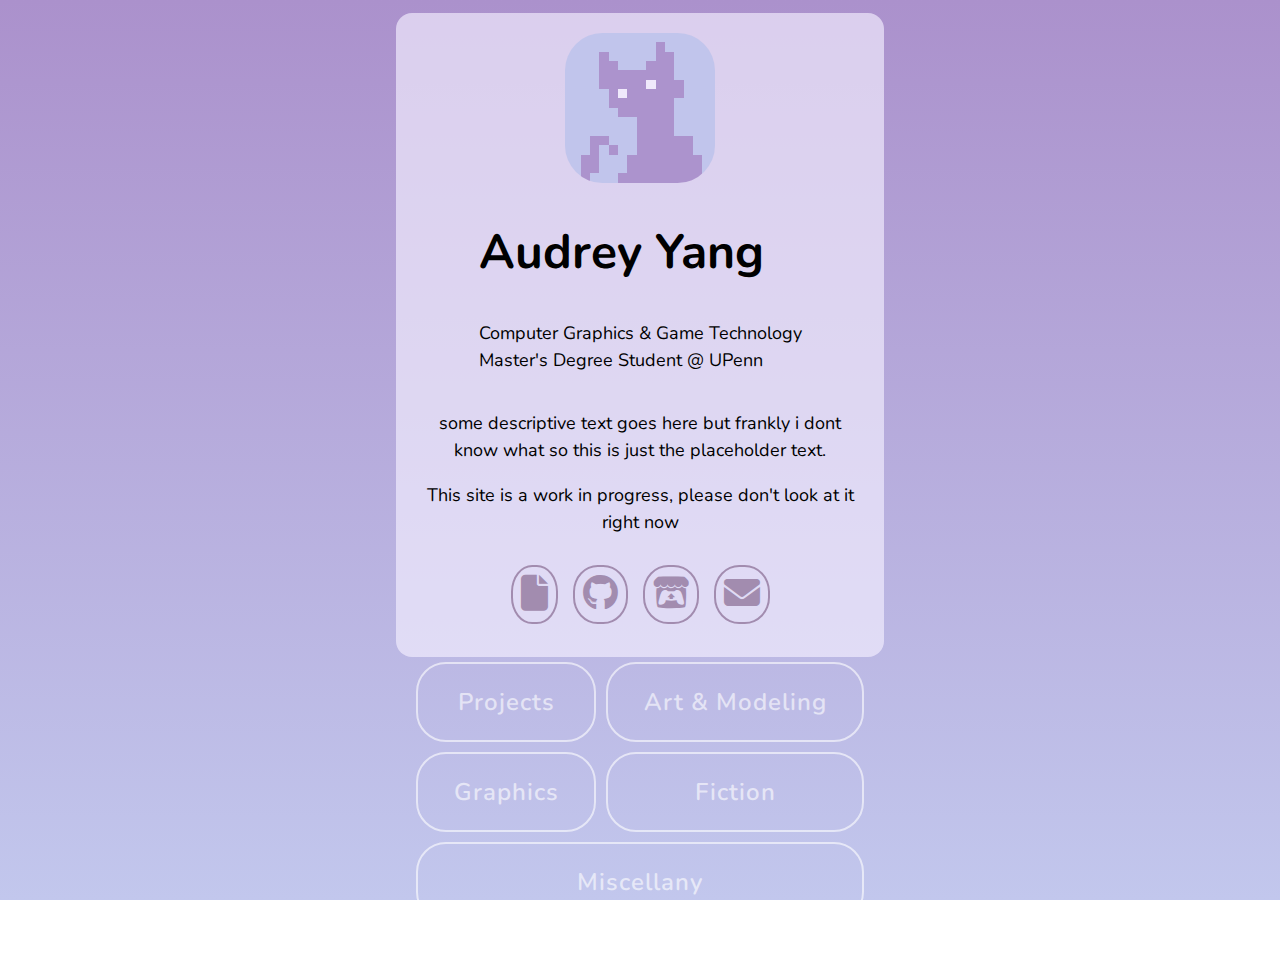
==== index.html @ 06a58d04 "stylesheet restructuring and minor tweaks" ====
<!DOCTYPE html>
<html> 
    <head>
        <title>Audrey Yang</title>
        
        <link rel="shortcut icon" href="assets/favicon.ico">
    
        <link href='https://fonts.googleapis.com/css?family=Nunito' rel='stylesheet'>
        <link rel="stylesheet" href="https://cdnjs.cloudflare.com/ajax/libs/font-awesome/6.4.0/css/all.min.css">
        <link rel="stylesheet" href="stylesheets/root-styles.css" />
        <link rel="stylesheet" href="stylesheets/index-styles.css"/>
        

        <meta name="viewport" content="width=device-width, initial-scale=1.0"> 
    </head>

    <body>        
        <div id="main" class="wrapper"> 
            <div id="bio-section">
                <div class="wrapper">
                    <div id="pfp-image">
                        <img src="assets/catimg.png" style="border-radius: 25%;">
                    </div>
                    <div id="info">
                        <h1>Audrey Yang</h1>
                        <p>
                            Computer Graphics & Game Technology 
                            <br> Master's Degree Student @ UPenn
                        </p>
                    </div>
                </div>
                 
                <div id="bio-text">
                    <p>
                        some descriptive text goes here but frankly i dont know what so this is just the placeholder text.
                    </p>
                    <p>
                        This site is a work in progress, please don't look at it right now
                    </p>
                </div>

                <div id="links">
                    <a class="button" title="Resume" href="" target="_blank" rel="noopener noreferrer"><i class="icon fa-2x fa-solid fa-file"></i></a>
                    <a class="button" title="GitHub" href="https://github.com/vagorsol" target="_blank" rel="noopener noreferrer"><i class="icon fa-2x fa-brands fa-github"></i></a>
                    <a class="button" title="Itch Page" href="https://vagorsol.itch.io/" target="_blank" rel="noopener noreferrer""><i class="icon fa-2x fa-brands fa-itch-io"></i></a>
                    <a class="button" title="Email" href="mailto: aqyang02@gmail.com" target="_blank" rel="noopener noreferrer"><i class="icon fa-2x fa fa-envelope"></i></a>
                </div>
            </div>
            
            <div id="portfolio-directory" class="grid-container">
                    <a class="project-page" href="">
                        Projects
                    </a>
                    <a class="art-page" href="">
                        Art & Modeling
                    </a>
                    <a class="graphics-page href="">
                        Graphics
                    </a>
                    <a class="fiction-page" href="">
                        Fiction
                    </a>
                    <a class="misc-page" href="projects.html">
                        Miscellany
                    </a>
            </div>
        </div>  
    </body>
</html>
---- stylesheets/root-styles.css ----
body {
    margin: 0;
    padding: 20px 10%;
    justify-content: space-evenly;

    background-image: linear-gradient(#ab91cc, #C2C7ED);
    height: 100%;   
    background-repeat: no-repeat;
    background-attachment: fixed;

    font-family: Nunito;
    font-size: 18px; 
    font-style: normal; 
    font-variant: normal; 
    font-weight: 400; 
    line-height: 1.5;
}

@media screen and (min-width: 720px) {
    body {
        position: absolute;
        display: flex;
        flex-direction: column;
        justify-content: center;
        align-items: center;
        min-height: 100vh;
    }
}

a {
    color: #6e4f80;
}
a:hover {
    color:#6959d2;
    border-color: #8C80D9;
}


.button {
    margin: 5px;
    padding: 0.5rem;
    display: inline-block;

    color: #a28caf;
    border: 2px solid #a28caf;
    border-radius: 45%;   
}
.button:hover {
    color: #8C80D9;
    border-color: #8C80D9;
}

/* Font Specifics */
h1 { 
    font-size: 48px; 
    font-style: normal; 
    font-variant: normal; 
    font-weight: 700;
} 

p {  
    font-size: 18px; 
    font-style: normal; 
    font-variant: normal; 
    font-weight: 400; 
    line-height: 1.5;
} 

blockquote { 
    font-size: 21px; 
    font-style: normal; 
    font-variant: normal; 
    font-weight: 400; 
    line-height: 1.5; 
}

pre { 
    font-size: 13px; 
    font-style: normal; 
    font-variant: normal; 
    font-weight: 400; 
    line-height: 1.5px; 
}
---- stylesheets/index-styles.css ----
/* body {
    margin: 0;
    padding: 20px 10%;
    justify-content: space-evenly;

    background-image: linear-gradient(#ab91cc, #C2C7ED);
    height: 100%;   
    background-repeat: no-repeat;
    background-attachment: fixed;

    font-family: Nunito;
    font-size: 18px; 
    font-style: normal; 
    font-variant: normal; 
    font-weight: 400; 
    line-height: 1.5;
} */

@media screen and (min-width: 720px) {
    body {
        position: absolute;
        display: flex;
        flex-direction: column;
        justify-content: center;
        align-items: center;
        min-height: 100vh;
    }
    #bio-section { width: 35vw;}
    #portfolio-directory {
        width: 35vw;
    }
}

/* mobile view */ 
@media screen and (min-width: 0px) and (max-width: 720px) {
    #main { margin: 20px 0px;}
    #info {text-align: center}
}

#main {  
    padding: 2rem;
    order: 1;
}

#bio-section {
    padding: 1.25rem;
    border-radius: 1rem;   

    background-color: rgba(245,240,255,0.65); 
}

#pfp-image {
    display: flex;
    justify-content: center;
    align-items: center;
}

#bio-text {
    text-align: center;
}

#links {
    text-align: center;
    margin: 1.5rem 0rem 0.5rem;
}

.wrapper {
    display: flex;
    flex-flow: row wrap;
    justify-content: space-evenly;
}

#pfp-image{
    order: 1;
}
#info {
    order: 2;
    align-items: center;
}

#portfolio-directory{
    margin: 5px;
    order: 2;
}

.grid-container {
    display: grid; 
    grid-template-columns: auto auto;
    gap: 10px;
    padding: 0px 15px;
}

.grid-container > a {
    padding: 20px 0;
    font-size: 24px;
    font-weight: 600;
    letter-spacing: 1px;
    text-decoration: none;
    text-align: center;
    cursor: pointer;

    border: 2px #fff solid;
    border-radius: 1.25em;
    color: #ffffff;

    opacity: 0.6;  
    
    display: flex;
    justify-content: center;
    align-items: center;

    background-size:cover;
    background-repeat: no-repeat;
    background-position: center;
}
.grid-container > a:hover {
    opacity: 1;
}

.project-page {
    background-image: url();
}

.art-page {
    background-image: url();
}

.graphics-page {
    background-image: url();
}

.fiction-page {
    background-image: url();
}

.misc-page {
    grid-column: 1 / span 2;
    background-image: url();
}
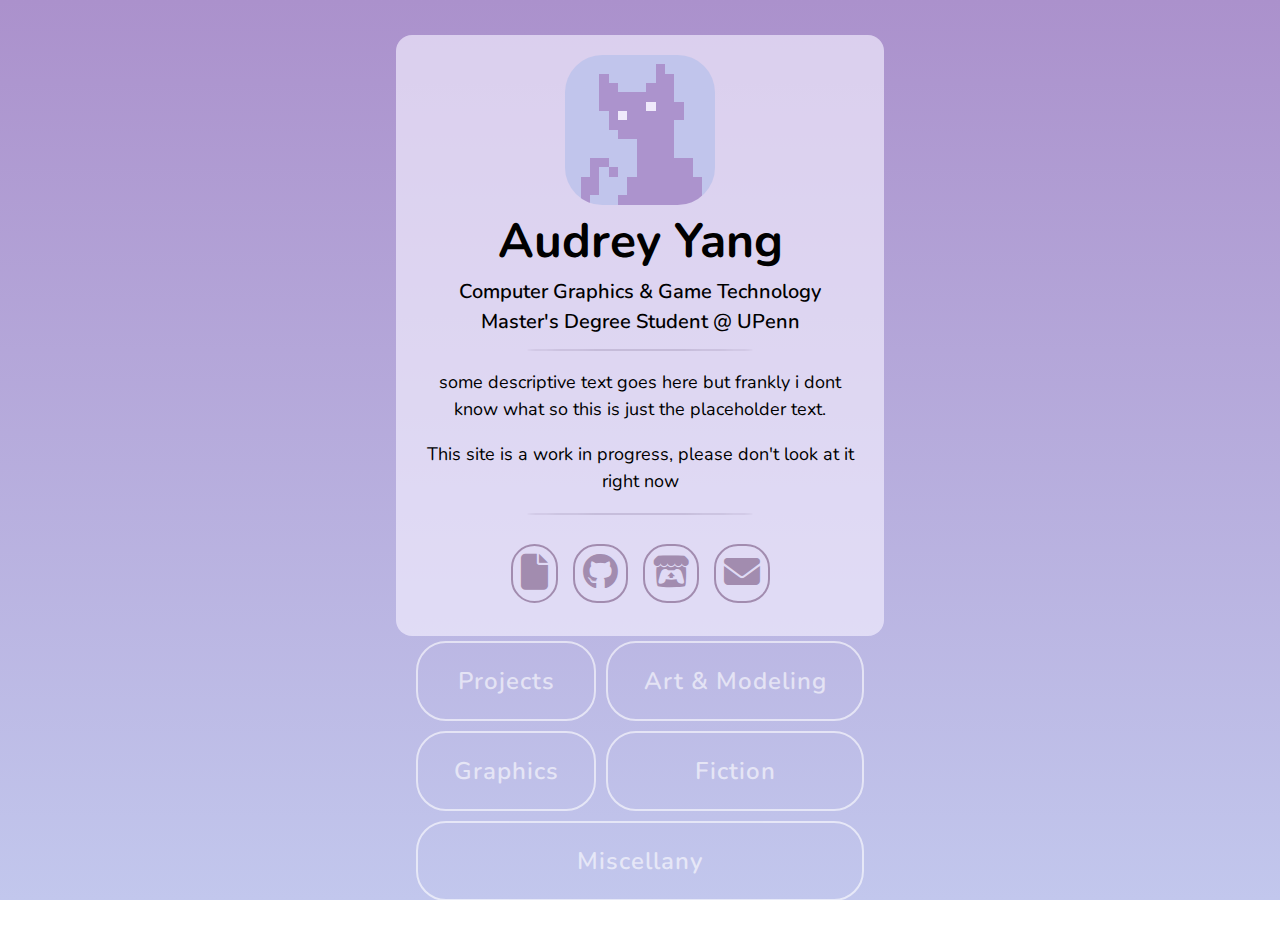
==== commit 856ee987: "stylesheet/formatting adjustments" ====
--- a/index.html
+++ b/index.html
@@ -18,18 +18,16 @@
         <div id="main" class="wrapper"> 
             <div id="bio-section">
                 <div class="wrapper">
-                    <div id="pfp-image">
-                        <img src="assets/catimg.png" style="border-radius: 25%;">
-                    </div>
+                    <img id="pfp-image" src="assets/catimg.png">
                     <div id="info">
                         <h1>Audrey Yang</h1>
-                        <p>
+                        <span style="font-size: 20px; font-weight: 575;">
                             Computer Graphics & Game Technology 
                             <br> Master's Degree Student @ UPenn
-                        </p>
+                        </span>
                     </div>
                 </div>
-                 
+                <hr>
                 <div id="bio-text">
                     <p>
                         some descriptive text goes here but frankly i dont know what so this is just the placeholder text.
@@ -38,7 +36,7 @@
                         This site is a work in progress, please don't look at it right now
                     </p>
                 </div>
-
+                <hr>
                 <div id="links">
                     <a class="button" title="Resume" href="" target="_blank" rel="noopener noreferrer"><i class="icon fa-2x fa-solid fa-file"></i></a>
                     <a class="button" title="GitHub" href="https://github.com/vagorsol" target="_blank" rel="noopener noreferrer"><i class="icon fa-2x fa-brands fa-github"></i></a>
--- a/stylesheets/root-styles.css
+++ b/stylesheets/root-styles.css
@@ -1,7 +1,15 @@
 body {
     margin: 0;
     padding: 20px 10%;
-    justify-content: space-evenly;
+
+    display: flex;
+    flex-direction: column;
+    justify-content: center;
+    align-items: center;
+    text-align: center;
+    min-height: 100vh;
+    margin: 0px auto;
+    
 
     background-image: linear-gradient(#ab91cc, #C2C7ED);
     height: 100%;   
@@ -16,15 +24,10 @@
     line-height: 1.5;
 }
 
-@media screen and (min-width: 720px) {
-    body {
-        position: absolute;
-        display: flex;
-        flex-direction: column;
-        justify-content: center;
-        align-items: center;
-        min-height: 100vh;
-    }
+.wrapper {
+    display: flex;
+    flex-flow: row wrap;
+    justify-content: space-evenly;
 }
 
 a {
@@ -35,19 +38,28 @@
     border-color: #8C80D9;
 }
 
+.button {
+    text-decoration: none;
 
-.button {
     margin: 5px;
     padding: 0.5rem;
     display: inline-block;
 
     color: #a28caf;
     border: 2px solid #a28caf;
-    border-radius: 45%;   
+    border-radius: 1.5rem;   
 }
 .button:hover {
     color: #8C80D9;
     border-color: #8C80D9;
+}
+
+
+hr {
+    border: 0.5px rgba(124, 108, 143, 0.25) solid;
+    border-radius: 50%;
+    width: 50%;
+    margin: 0.75rem auto;
 }
 
 /* Font Specifics */
@@ -56,7 +68,12 @@
     font-style: normal; 
     font-variant: normal; 
     font-weight: 700;
+    margin: 0;
 } 
+
+h2 {
+    letter-spacing: 1px;
+}
 
 p {  
     font-size: 18px; 
--- a/stylesheets/index-styles.css
+++ b/stylesheets/index-styles.css
@@ -1,21 +1,3 @@
-/* body {
-    margin: 0;
-    padding: 20px 10%;
-    justify-content: space-evenly;
-
-    background-image: linear-gradient(#ab91cc, #C2C7ED);
-    height: 100%;   
-    background-repeat: no-repeat;
-    background-attachment: fixed;
-
-    font-family: Nunito;
-    font-size: 18px; 
-    font-style: normal; 
-    font-variant: normal; 
-    font-weight: 400; 
-    line-height: 1.5;
-} */
-
 @media screen and (min-width: 720px) {
     body {
         position: absolute;
@@ -28,6 +10,18 @@
     #bio-section { width: 35vw;}
     #portfolio-directory {
         width: 35vw;
+    }
+}
+
+/* desktop view */
+@media screen and (min-width: 720px) {
+    body {
+        position: absolute;
+        display: flex;
+        flex-direction: column;
+        justify-content: center;
+        align-items: center;
+        min-height: 100vh;
     }
 }
 
@@ -64,14 +58,9 @@
     margin: 1.5rem 0rem 0.5rem;
 }
 
-.wrapper {
-    display: flex;
-    flex-flow: row wrap;
-    justify-content: space-evenly;
-}
-
 #pfp-image{
     order: 1;
+    border-radius: 25%;
 }
 #info {
     order: 2;
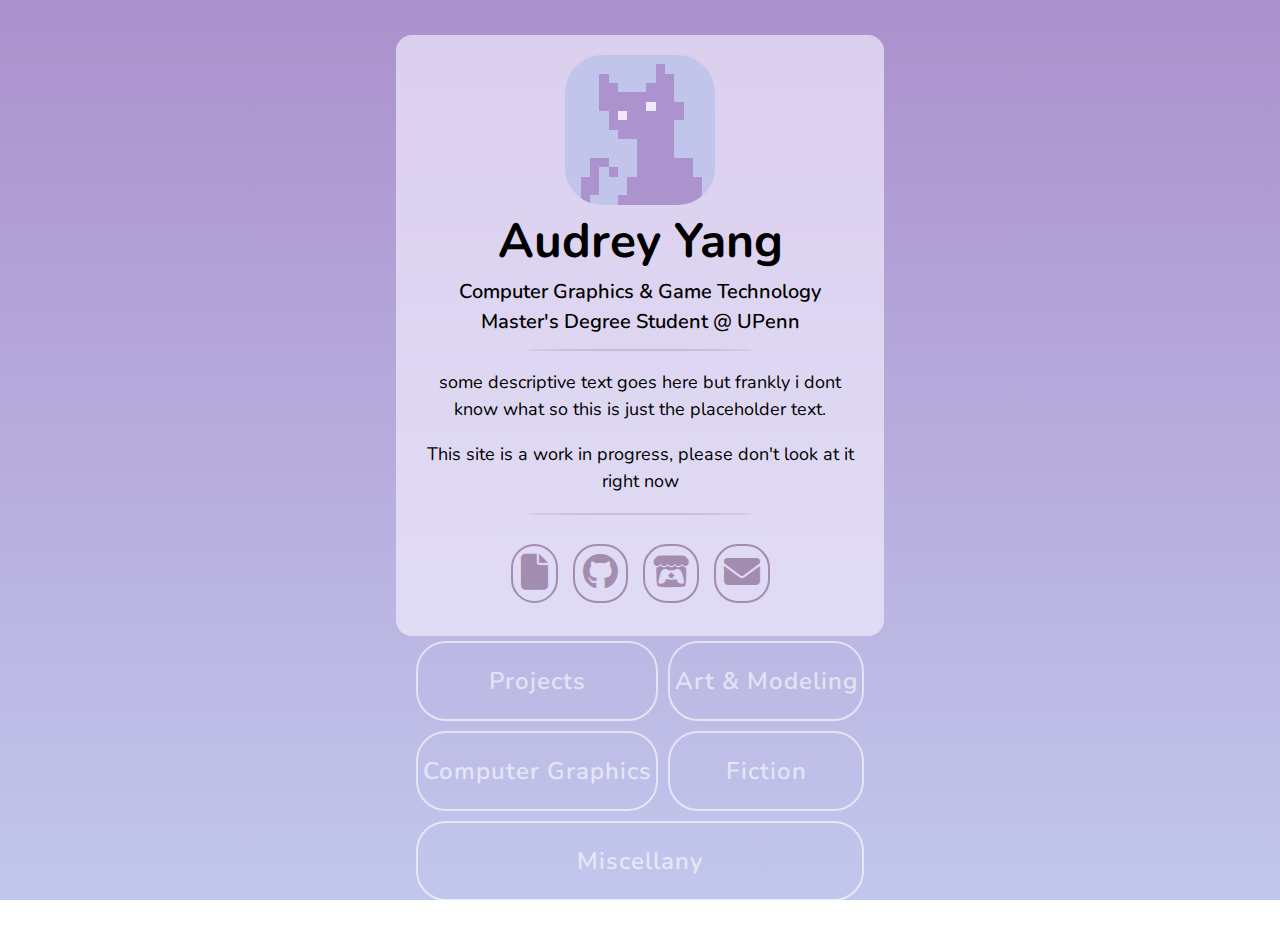
==== commit 536b29bc: "added remaining pages" ====
--- a/index.html
+++ b/index.html
@@ -46,19 +46,19 @@
             </div>
             
             <div id="portfolio-directory" class="grid-container">
-                    <a class="project-page" href="">
+                    <a class="project-page" href="projects.html">
                         Projects
                     </a>
-                    <a class="art-page" href="">
+                    <a class="art-page" href="artwork.html">
                         Art & Modeling
                     </a>
-                    <a class="graphics-page href="">
-                        Graphics
+                    <a class="graphics-page" href="graphics.html">
+                        Computer Graphics
                     </a>
-                    <a class="fiction-page" href="">
+                    <a class="fiction-page" href="fiction.html">
                         Fiction
                     </a>
-                    <a class="misc-page" href="projects.html">
+                    <a class="misc-page" href="miscellany.html">
                         Miscellany
                     </a>
             </div>
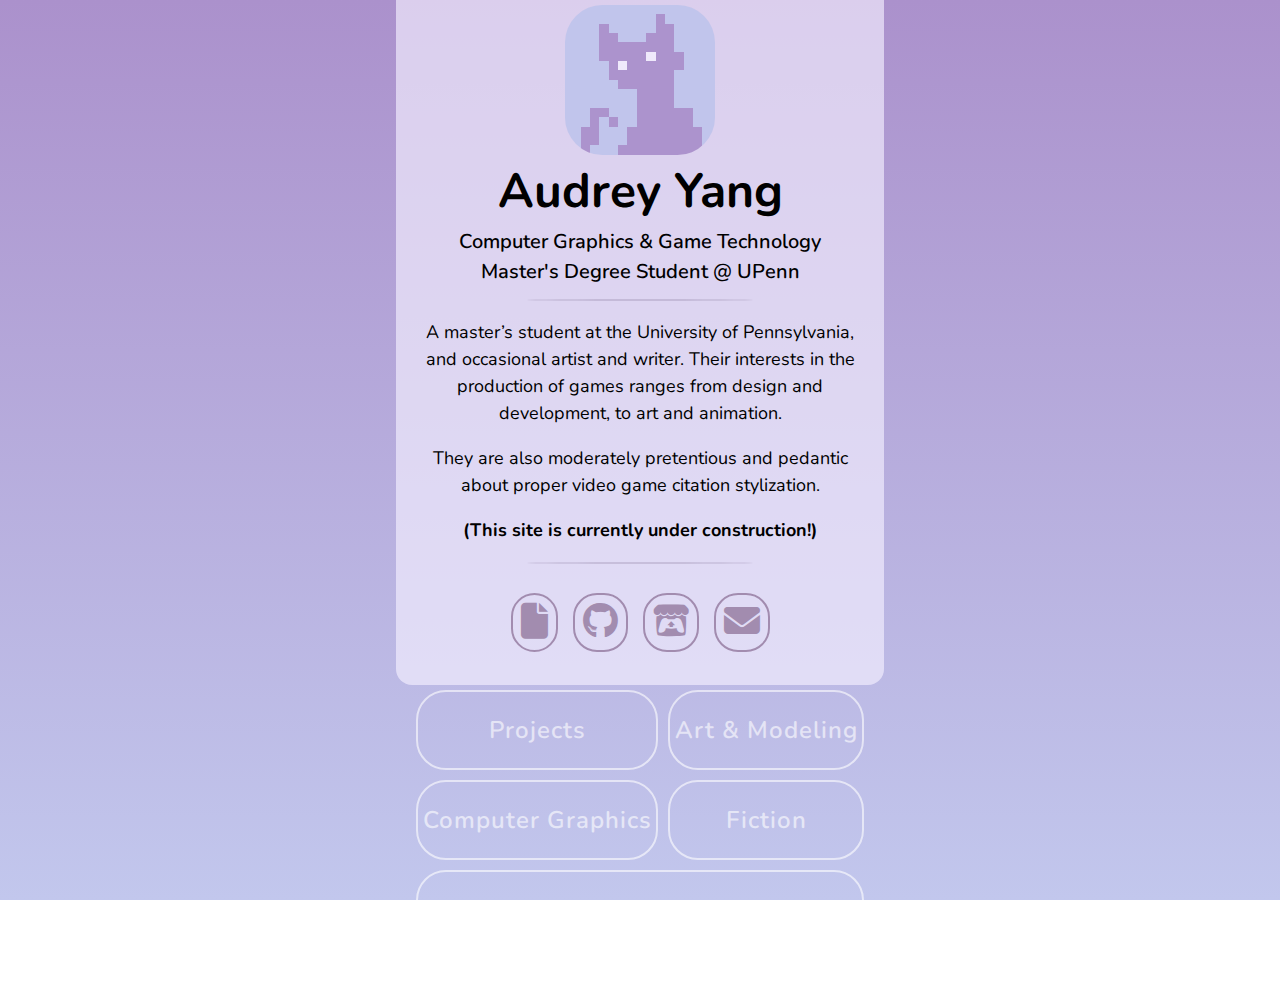
==== commit 0218f5c9: "updated some text" ====
--- a/index.html
+++ b/index.html
@@ -30,10 +30,12 @@
                 <hr>
                 <div id="bio-text">
                     <p>
-                        some descriptive text goes here but frankly i dont know what so this is just the placeholder text.
+                        A master’s student at the University of Pennsylvania, and occasional artist and writer. 
+                        Their interests in the production of games ranges from design and development, to art and animation.
                     </p>
-                    <p>
-                        This site is a work in progress, please don't look at it right now
+                    <p>They are also moderately pretentious and pedantic about proper video game citation stylization.</p>
+                    <p style="font-weight: bold">
+                        (This site is currently under construction!)
                     </p>
                 </div>
                 <hr>
--- a/stylesheets/root-styles.css
+++ b/stylesheets/root-styles.css
@@ -84,11 +84,18 @@
 } 
 
 blockquote { 
-    font-size: 21px; 
     font-style: normal; 
     font-variant: normal; 
     font-weight: 400; 
     line-height: 1.5; 
+
+    padding-left: 10px;
+    text-align: left;
+    max-width: 90%;
+    display: inline-block;
+
+    border-left: 2px solid rgba(124, 108, 143, 0.25);
+    background-color: transparent;
 }
 
 pre { 
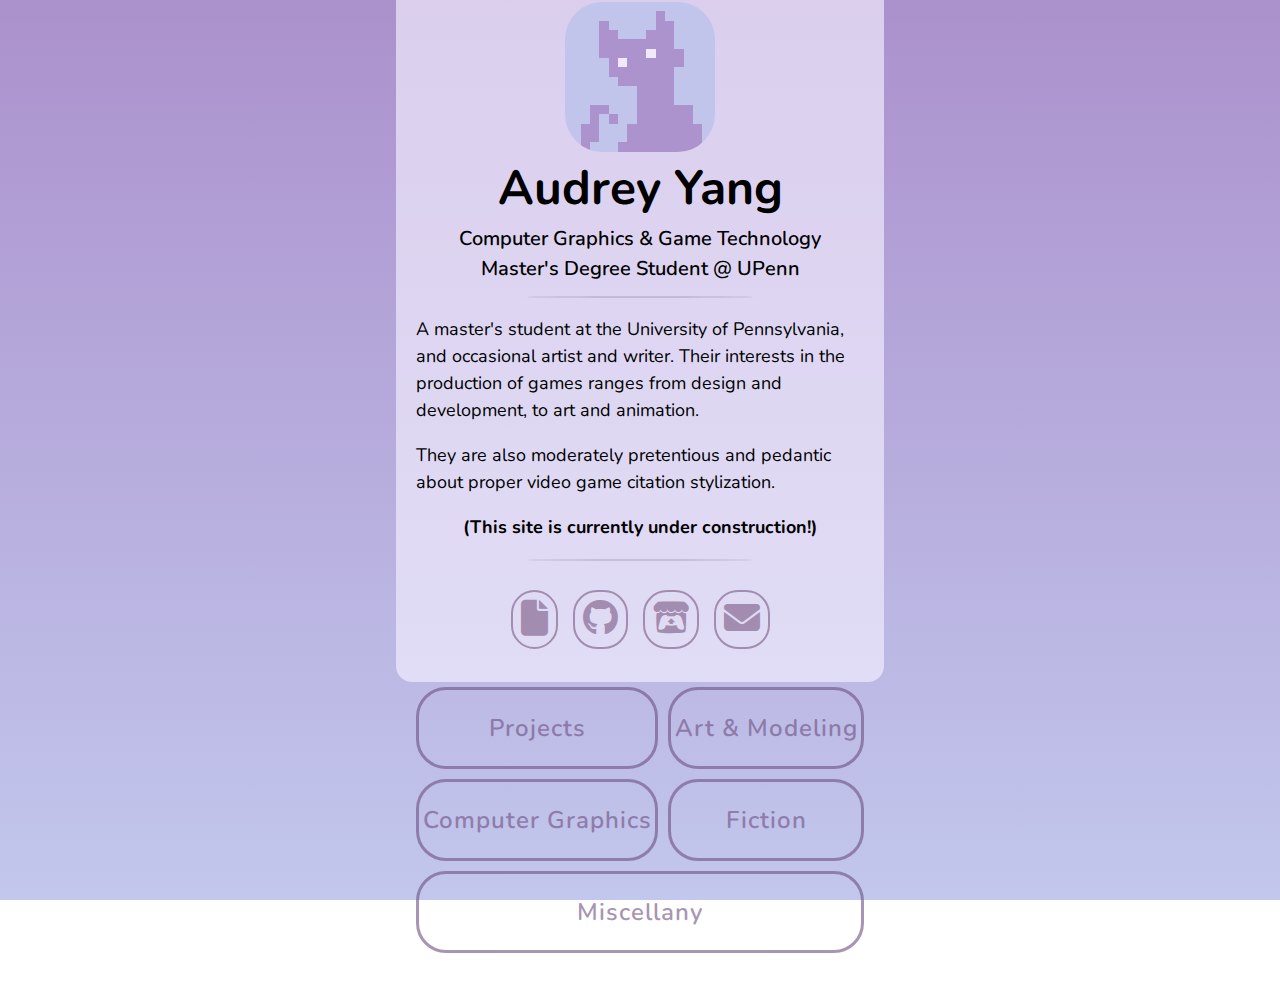
==== commit da4e028f: "minor formatting changes" ====
--- a/index.html
+++ b/index.html
@@ -28,16 +28,17 @@
                     </div>
                 </div>
                 <hr>
-                <div id="bio-text">
+                <div style="text-align: start">
                     <p>
-                        A master’s student at the University of Pennsylvania, and occasional artist and writer. 
+                        A master's student at the University of Pennsylvania, and occasional artist and writer. 
                         Their interests in the production of games ranges from design and development, to art and animation.
                     </p>
                     <p>They are also moderately pretentious and pedantic about proper video game citation stylization.</p>
-                    <p style="font-weight: bold">
-                        (This site is currently under construction!)
-                    </p>
+                    
                 </div>
+                <p style="font-weight: bold" style="text-align: center">
+                    (This site is currently under construction!)
+                </p>
                 <hr>
                 <div id="links">
                     <a class="button" title="Resume" href="" target="_blank" rel="noopener noreferrer"><i class="icon fa-2x fa-solid fa-file"></i></a>
@@ -48,19 +49,19 @@
             </div>
             
             <div id="portfolio-directory" class="grid-container">
-                    <a class="project-page" href="projects.html">
+                    <a class="project-page" href="html/projects.html">
                         Projects
                     </a>
-                    <a class="art-page" href="artwork.html">
+                    <a class="art-page" href="html/artwork.html">
                         Art & Modeling
                     </a>
-                    <a class="graphics-page" href="graphics.html">
+                    <a class="graphics-page" href="html/graphics.html">
                         Computer Graphics
                     </a>
-                    <a class="fiction-page" href="fiction.html">
+                    <a class="fiction-page" href="html/fiction.html">
                         Fiction
                     </a>
-                    <a class="misc-page" href="miscellany.html">
+                    <a class="misc-page" href="html/miscellany.html">
                         Miscellany
                     </a>
             </div>
--- a/stylesheets/index-styles.css
+++ b/stylesheets/index-styles.css
@@ -50,7 +50,7 @@
 }
 
 #bio-text {
-    text-align: center;
+    text-align: start;
 }
 
 #links {
@@ -88,9 +88,9 @@
     text-align: center;
     cursor: pointer;
 
-    border: 2px #fff solid;
+    border: 3.5px #6e4f80 solid;
     border-radius: 1.25em;
-    color: #ffffff;
+    color: #6e4f80;
 
     opacity: 0.6;  
     
@@ -104,6 +104,8 @@
 }
 .grid-container > a:hover {
     opacity: 1;
+    color: #efecfd;
+    border-color: #efecfd;
 }
 
 .project-page {
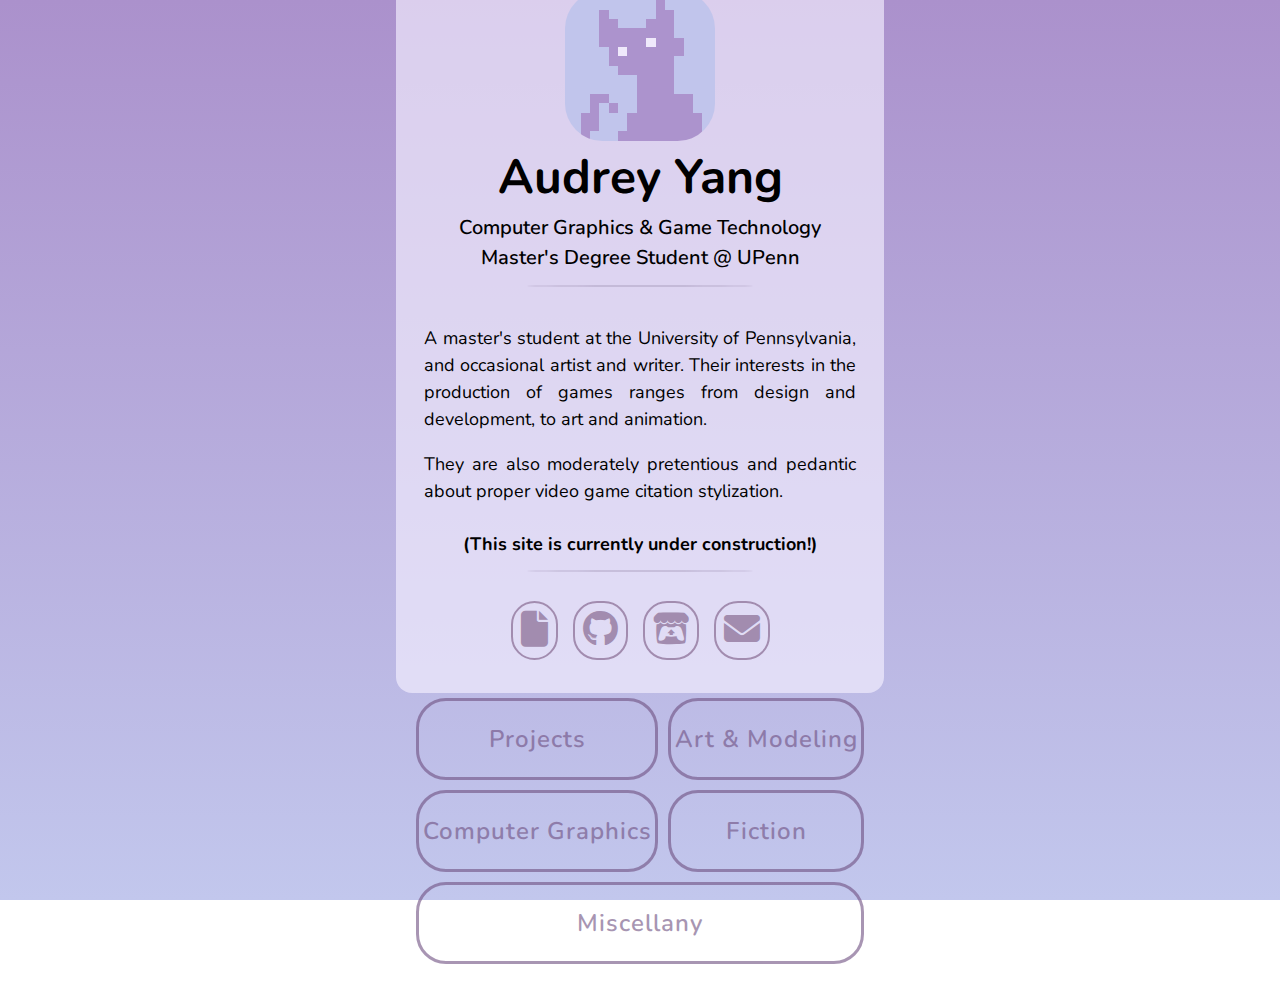
==== commit f8222a74: "fixed layout formatting and broken links" ====
--- a/index.html
+++ b/index.html
@@ -28,17 +28,16 @@
                     </div>
                 </div>
                 <hr>
-                <div style="text-align: start">
+                <div id="bio-text">
                     <p>
                         A master's student at the University of Pennsylvania, and occasional artist and writer. 
                         Their interests in the production of games ranges from design and development, to art and animation.
                     </p>
                     <p>They are also moderately pretentious and pedantic about proper video game citation stylization.</p>
-                    
                 </div>
-                <p style="font-weight: bold" style="text-align: center">
+                <span style="font-weight: bold" style="text-align: center">
                     (This site is currently under construction!)
-                </p>
+                </span>
                 <hr>
                 <div id="links">
                     <a class="button" title="Resume" href="" target="_blank" rel="noopener noreferrer"><i class="icon fa-2x fa-solid fa-file"></i></a>
@@ -49,19 +48,19 @@
             </div>
             
             <div id="portfolio-directory" class="grid-container">
-                    <a class="project-page" href="html/projects.html">
+                    <a class="project-page" href="projects.html">
                         Projects
                     </a>
-                    <a class="art-page" href="html/artwork.html">
+                    <a class="art-page" href="artwork.html">
                         Art & Modeling
                     </a>
-                    <a class="graphics-page" href="html/graphics.html">
+                    <a class="graphics-page" href="graphics.html">
                         Computer Graphics
                     </a>
-                    <a class="fiction-page" href="html/fiction.html">
+                    <a class="fiction-page" href="fiction.html">
                         Fiction
                     </a>
-                    <a class="misc-page" href="html/miscellany.html">
+                    <a class="misc-page" href="miscellany.html">
                         Miscellany
                     </a>
             </div>
--- a/stylesheets/index-styles.css
+++ b/stylesheets/index-styles.css
@@ -49,10 +49,6 @@
     align-items: center;
 }
 
-#bio-text {
-    text-align: start;
-}
-
 #links {
     text-align: center;
     margin: 1.5rem 0rem 0.5rem;
@@ -64,7 +60,12 @@
 }
 #info {
     order: 2;
-    align-items: center;
+    align-items: justify;
+}
+
+#bio-text {
+    text-align: justify;
+    padding: 0.5rem;
 }
 
 #portfolio-directory{
@@ -85,7 +86,7 @@
     font-weight: 600;
     letter-spacing: 1px;
     text-decoration: none;
-    text-align: center;
+    /* text-align: center; */
     cursor: pointer;
 
     border: 3.5px #6e4f80 solid;
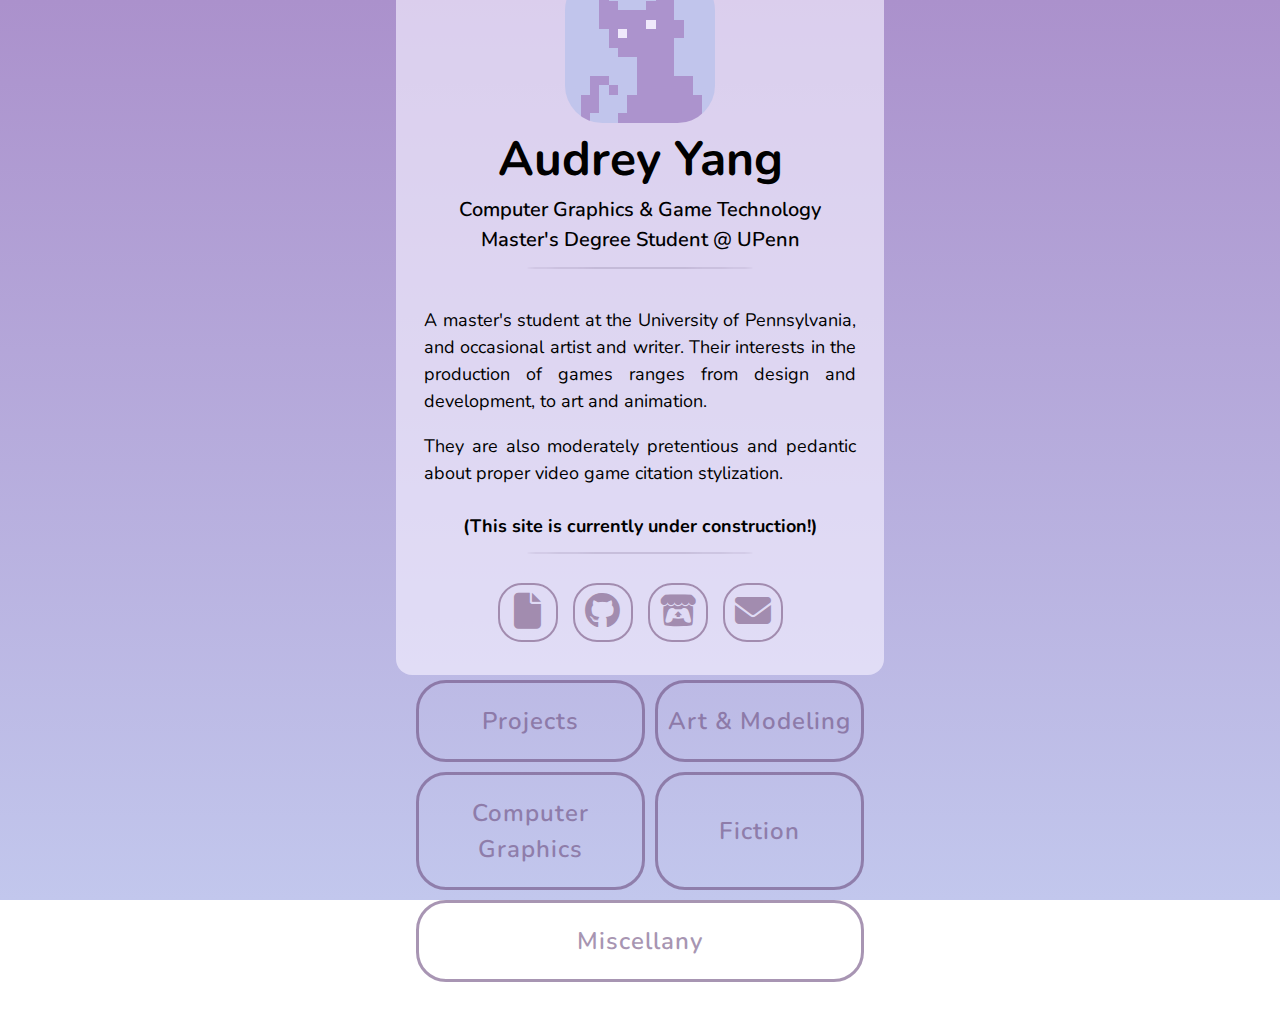
==== commit ed36d921: "fixed button uneven padding" ====
--- a/index.html
+++ b/index.html
@@ -42,8 +42,8 @@
                 <div id="links">
                     <a class="button" title="Resume" href="" target="_blank" rel="noopener noreferrer"><i class="icon fa-2x fa-solid fa-file"></i></a>
                     <a class="button" title="GitHub" href="https://github.com/vagorsol" target="_blank" rel="noopener noreferrer"><i class="icon fa-2x fa-brands fa-github"></i></a>
-                    <a class="button" title="Itch Page" href="https://vagorsol.itch.io/" target="_blank" rel="noopener noreferrer""><i class="icon fa-2x fa-brands fa-itch-io"></i></a>
-                    <a class="button" title="Email" href="mailto: aqyang02@gmail.com" target="_blank" rel="noopener noreferrer"><i class="icon fa-2x fa fa-envelope"></i></a>
+                    <a class="button" title="Itch Page" href="https://vagorsol.itch.io/" target="_blank" rel="noopener noreferrer"><i class="icon fa-2x fa-brands fa-itch-io"></i></a>
+                    <a class="button" title="Email" href="mailto: aqyang02@gmail.com" target="_blank" rel="noopener noreferrer"><i class="icon fa-2x fa-solid fa-envelope"></i></a>
                 </div>
             </div>
             
--- a/stylesheets/index-styles.css
+++ b/stylesheets/index-styles.css
@@ -72,6 +72,9 @@
     margin: 5px;
     order: 2;
 }
+.button {
+    width: 2.5rem;
+}
 
 .grid-container {
     display: grid; 
@@ -81,12 +84,11 @@
 }
 
 .grid-container > a {
-    padding: 20px 0;
+    padding: 20px 10px;
     font-size: 24px;
     font-weight: 600;
     letter-spacing: 1px;
     text-decoration: none;
-    /* text-align: center; */
     cursor: pointer;
 
     border: 3.5px #6e4f80 solid;
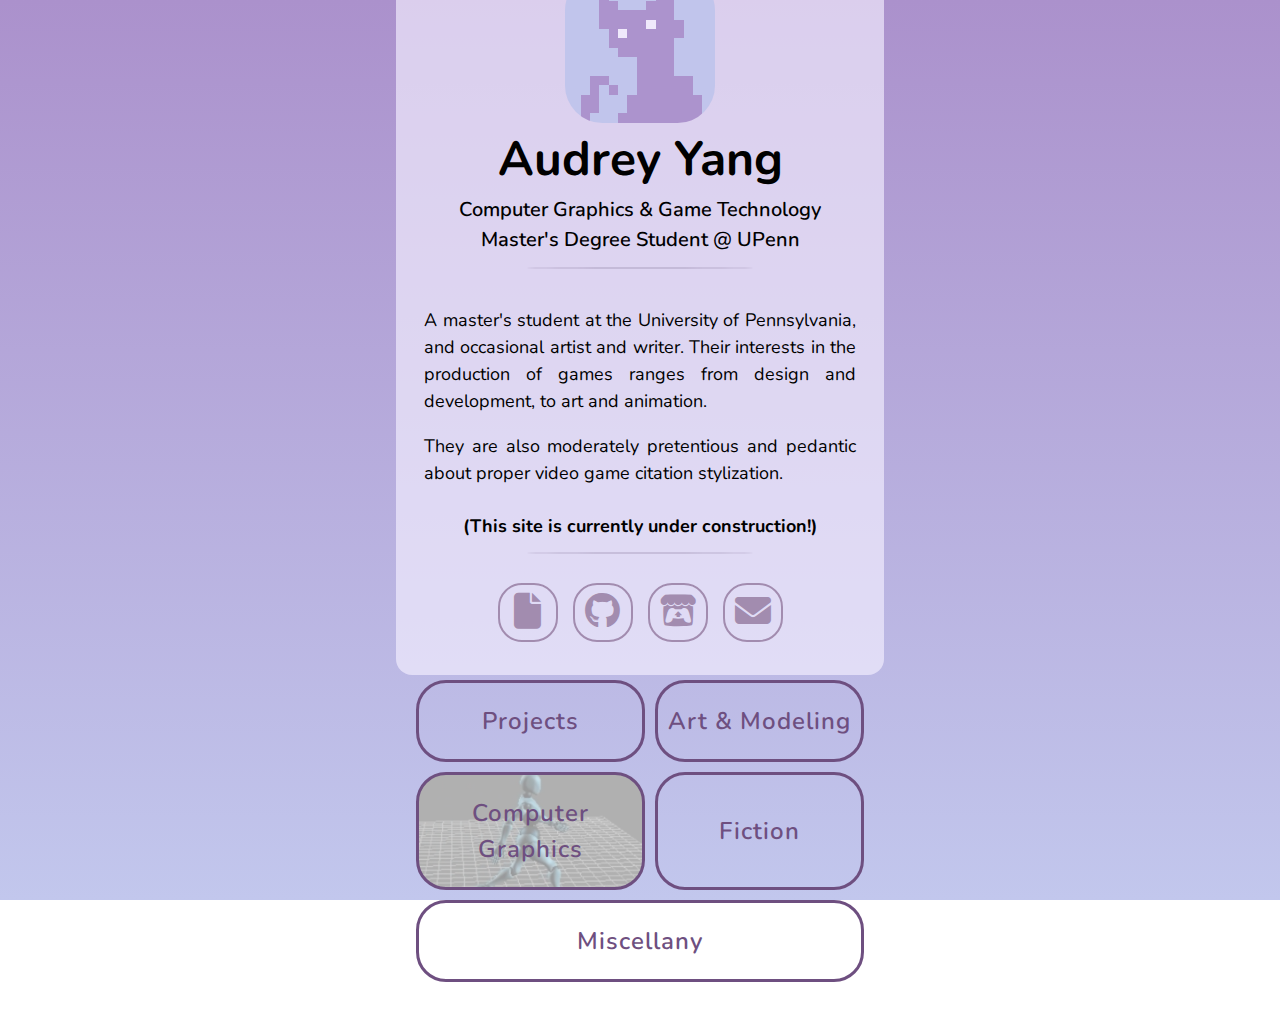
==== commit 909ef4dd: "background image for graphics" ====
--- a/index.html
+++ b/index.html
@@ -46,24 +46,24 @@
                     <a class="button" title="Email" href="mailto: aqyang02@gmail.com" target="_blank" rel="noopener noreferrer"><i class="icon fa-2x fa-solid fa-envelope"></i></a>
                 </div>
             </div>
-            
+
             <div id="portfolio-directory" class="grid-container">
-                    <a class="project-page" href="projects.html">
+                    <a id="project-page" href="projects.html">
                         Projects
                     </a>
-                    <a class="art-page" href="artwork.html">
+                    <a id="art-page" href="artwork.html">
                         Art & Modeling
                     </a>
-                    <a class="graphics-page" href="graphics.html">
+                    <a id="graphics-page" href="graphics.html">
                         Computer Graphics
                     </a>
-                    <a class="fiction-page" href="fiction.html">
+                    <a id="fiction-page" href="fiction.html">
                         Fiction
                     </a>
-                    <a class="misc-page" href="miscellany.html">
+                    <a id="misc-page" href="miscellany.html">
                         Miscellany
                     </a>
             </div>
-        </div>  
+        </div> 
     </body>
 </html>--- a/stylesheets/index-styles.css
+++ b/stylesheets/index-styles.css
@@ -94,8 +94,6 @@
     border: 3.5px #6e4f80 solid;
     border-radius: 1.25em;
     color: #6e4f80;
-
-    opacity: 0.6;  
     
     display: flex;
     justify-content: center;
@@ -111,23 +109,24 @@
     border-color: #efecfd;
 }
 
-.project-page {
+#project-page {
     background-image: url();
 }
 
-.art-page {
+#art-page {
     background-image: url();
 }
 
-.graphics-page {
+#graphics-page {
+    background-image: linear-gradient(to right, rgba(255,255,255, 0.6) 0 100%), 
+                        url("../assets/graphics/mb_thumbnail.png");
+}
+
+#fiction-page {
     background-image: url();
 }
 
-.fiction-page {
-    background-image: url();
-}
-
-.misc-page {
+#misc-page {
     grid-column: 1 / span 2;
     background-image: url();
 }